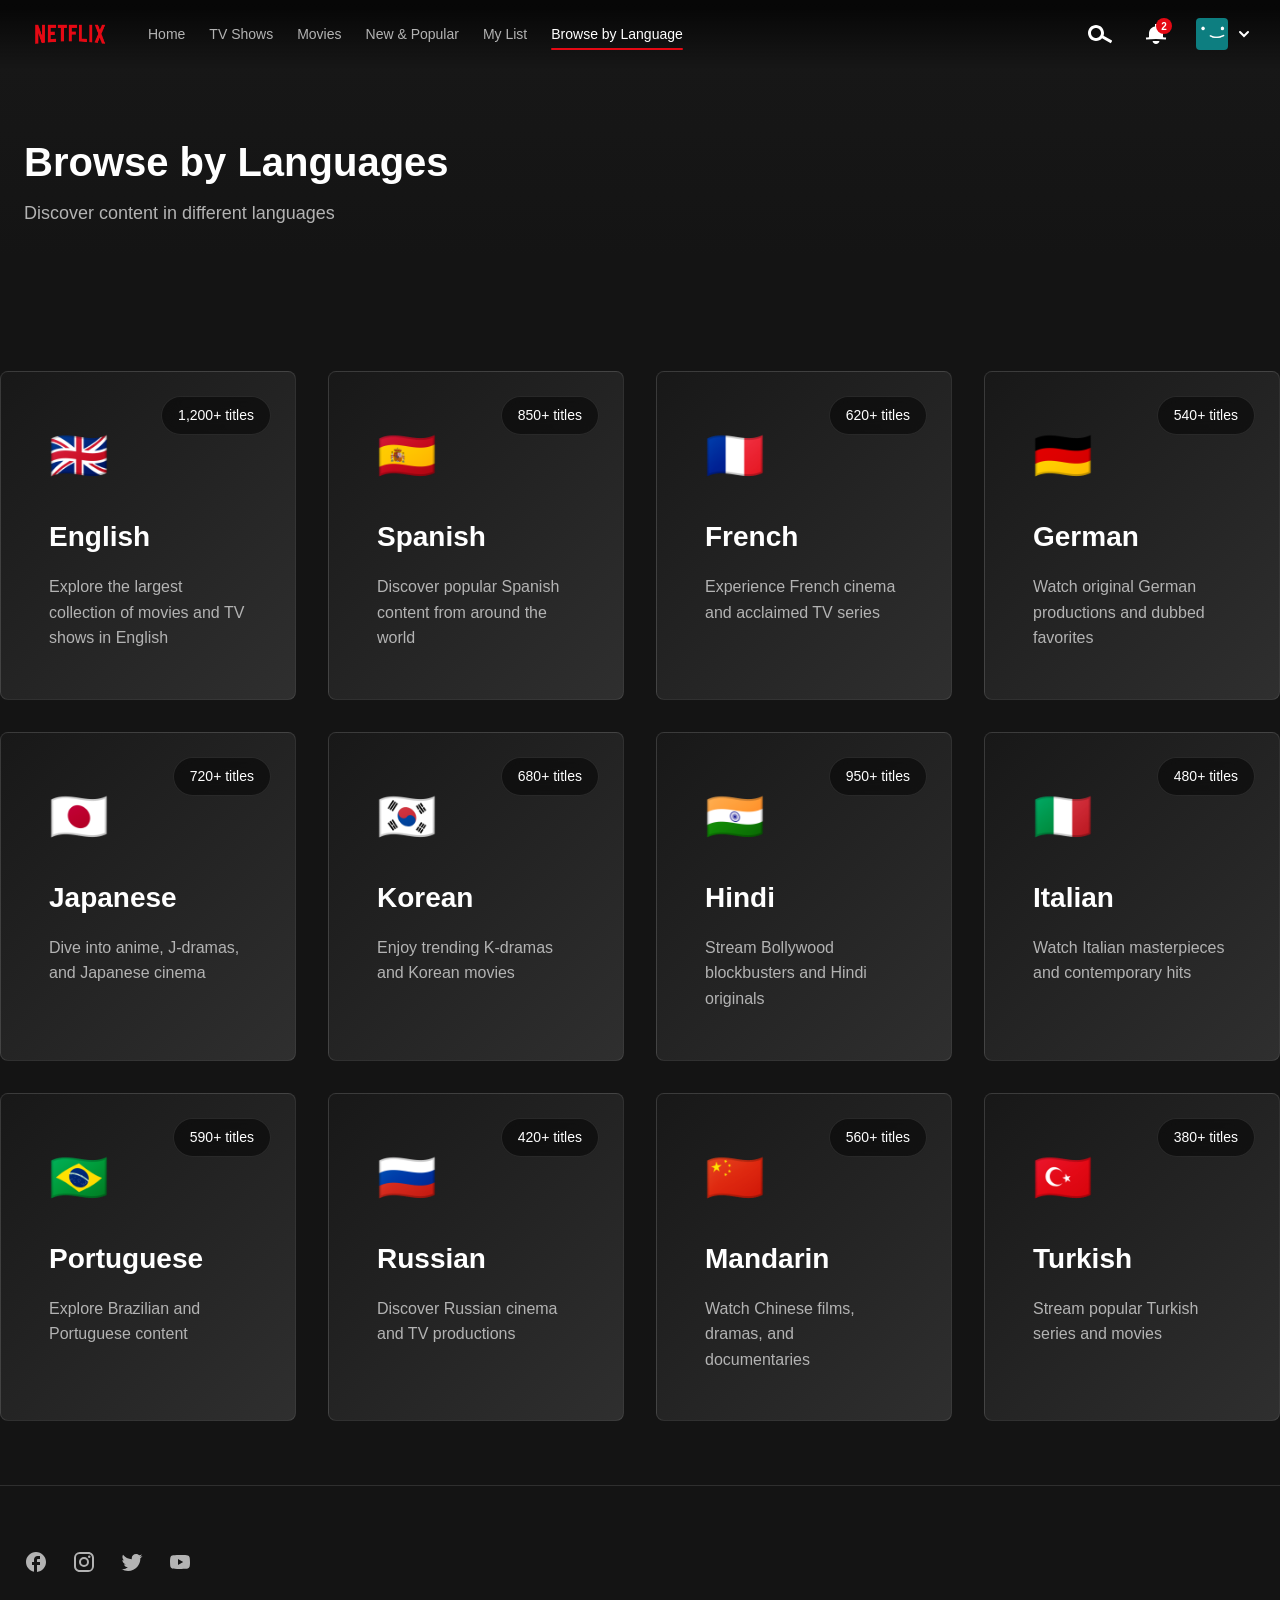
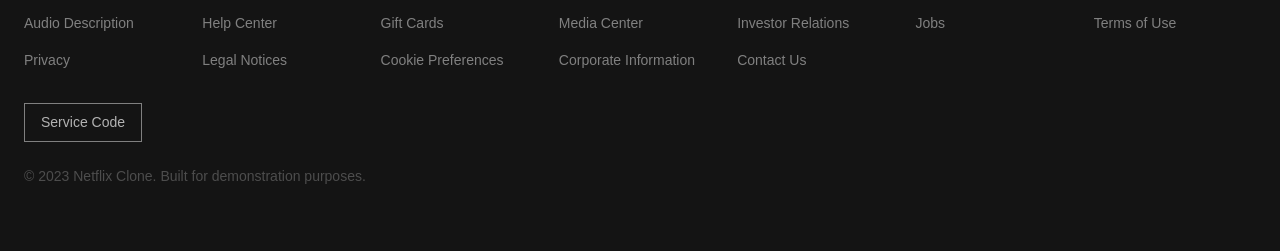
==== pages/browse-languages.html @ 97610887 "feat(core-architecture): add full project structure, UI, components and docs - Added HTML pages (pop" ====
<!DOCTYPE html>
<html lang="en">
  <head>
    <meta charset="UTF-8" />
    <meta name="viewport" content="width=device-width, initial-scale=1.0" />
    <title>Browse by Languages - Netflix Clone</title>
    <link rel="stylesheet" href="../css/styles.css" />
    <script defer src="../js/index.js"></script>
  </head>
  <body>
    <header id="header" class="header header--scrolled">
      <div class="header__container container">
        <div class="header__left">
          <img
            src="../assets/images/Netflix-Brand-Logo.png"
            alt="Netflix Logo"
            class="header__logo"
          />
          <nav class="header__nav">
            <ul class="nav__list">
              <li class="nav__item">
                <a href="../index.html" class="nav__link">Home</a>
              </li>
              <li class="nav__item">
                <a href="../pages/tv-shows.html" class="nav__link">TV Shows</a>
              </li>
              <li class="nav__item">
                <a href="../pages/movies.html" class="nav__link">Movies</a>
              </li>
              <li class="nav__item">
                <a href="../pages/new-popular.html" class="nav__link"
                  >New & Popular</a
                >
              </li>
              <li class="nav__item">
                <a href="../pages/my-list.html" class="nav__link">My List</a>
              </li>
              <li class="nav__item nav__item--active">
                <a href="../pages/browse-languages.html" class="nav__link"
                  >Browse by Language</a
                >
              </li>
            </ul>
          </nav>
        </div>

        <div class="header__right">
          <!-- Search -->
          <div class="search" data-dropdown="search">
            <button
              class="search__toggle icon-btn"
              aria-label="Search"
              aria-expanded="false"
              aria-controls="search-container"
            >
              <svg
                width="24"
                height="24"
                viewBox="0 0 24 24"
                fill="none"
                aria-hidden="true"
              >
                <path
                  fill-rule="evenodd"
                  clip-rule="evenodd"
                  d="M13 11C13 13.76 10.76 16 8 16S3 13.76 3 11 5.24 6 8 6s5 2.24 5 5zm1.04 5.24C12.58 17.93 10.41 19 8 19 3.58 19 0 15.42 0 11S3.58 3 8 3s8 3.58 8 8c0 .93-.16 1.82-.45 2.65L24.25 18.7l-1.5 2.6-8.71-5.06z"
                  fill="currentColor"
                />
              </svg>
            </button>
            <div
              class="search__container dropdown"
              id="search-container"
              role="search"
            >
              <div class="search__bar">
                <svg
                  class="search__icon"
                  width="20"
                  height="20"
                  viewBox="0 0 24 24"
                  fill="none"
                  aria-hidden="true"
                >
                  <path
                    fill-rule="evenodd"
                    clip-rule="evenodd"
                    d="M13 11C13 13.76 10.76 16 8 16S3 13.76 3 11 5.24 6 8 6s5 2.24 5 5zm1.04 5.24C12.58 17.93 10.41 19 8 19 3.58 19 0 15.42 0 11S3.58 3 8 3s8 3.58 8 8c0 .93-.16 1.82-.45 2.65L24.25 18.7l-1.5 2.6-8.71-5.06z"
                    fill="currentColor"
                  />
                </svg>
                <input
                  type="search"
                  id="search-input"
                  class="search__input"
                  placeholder="Titles, people, genres"
                  autocomplete="off"
                  aria-label="Search for titles, people, or genres"
                />
                <button
                  class="search__clear"
                  id="search-clear"
                  aria-label="Clear search"
                  hidden
                >
                  &times;
                </button>
              </div>
              <div
                class="search__results"
                id="search-results"
                role="listbox"
                aria-label="Search results"
              ></div>
            </div>
          </div>

          <!-- Notifications -->
          <div class="notifications" data-dropdown="notifications">
            <button
              class="notifications__toggle icon-btn"
              aria-label="Notifications"
              aria-expanded="false"
              aria-controls="notifications-dropdown"
            >
              <svg
                width="24"
                height="24"
                viewBox="0 0 24 24"
                fill="none"
                aria-hidden="true"
              >
                <path
                  fill-rule="evenodd"
                  clip-rule="evenodd"
                  d="M13 4.57C16.39 5.06 19 7.97 19 11.5v3.75c1.05.08 2.08.17 3.11.28l-.21 1.99C18.72 17.18 15.41 17 12 17s-6.72.18-9.89.52l-.22-1.99c1.03-.11 2.07-.2 3.11-.28V11.5c0-3.53 2.61-6.44 6-6.93V2h2v2.57zM8.63 19.37C8.66 20.52 10.15 22 12 22s3.34-1.48 3.37-2.63c.01-.22-.2-.37-.42-.37H9.05c-.22 0-.43.15-.42.37z"
                  fill="currentColor"
                />
              </svg>
              <span class="notifications__badge" id="notifications-badge" hidden
                >0</span
              >
            </button>
            <div
              class="notifications__dropdown dropdown"
              id="notifications-dropdown"
            >
              <div class="dropdown__header">
                <h3 class="dropdown__title">Notifications</h3>
                <button class="dropdown__action" id="mark-all-read">
                  Mark all read
                </button>
              </div>
              <div class="notifications__list" id="notifications-list"></div>
            </div>
          </div>

          <!-- Profile -->
          <div class="profile" data-dropdown="profile">
            <button
              class="profile__toggle"
              aria-label="Profile menu"
              aria-expanded="false"
              aria-controls="profile-dropdown"
            >
              <img
                src="../assets/images/profile.png"
                alt=""
                class="profile__icon"
                width="32"
                height="32"
              />
              <svg
                class="profile__caret"
                width="16"
                height="16"
                viewBox="0 0 16 16"
                fill="none"
                aria-hidden="true"
              >
                <path
                  d="M4 6l4 4 4-4"
                  stroke="currentColor"
                  stroke-width="2"
                  stroke-linecap="round"
                />
              </svg>
            </button>
            <div class="profile__dropdown dropdown" id="profile-dropdown">
              <div class="profile__header">
                <img
                  src="../assets/images/profile.png"
                  alt=""
                  class="profile__avatar"
                  width="36"
                  height="36"
                />
                <div class="profile__info">
                  <span class="profile__name">John Doe</span>
                  <span class="profile__email">john@example.com</span>
                </div>
              </div>
              <nav class="profile__menu" aria-label="Profile menu">
                <a href="#" class="profile__menu-item"
                  ><svg width="20" height="20" viewBox="0 0 24 24" fill="none">
                    <path
                      d="M12 12c2.76 0 5-2.24 5-5s-2.24-5-5-5-5 2.24-5 5 2.24 5 5 5zm0 2c-3.33 0-10 1.67-10 5v2h20v-2c0-3.33-6.67-5-10-5z"
                      fill="currentColor"
                    /></svg
                  >Account</a
                >
                <a href="#" class="profile__menu-item"
                  ><svg width="20" height="20" viewBox="0 0 24 24" fill="none">
                    <path
                      d="M11 18h2v-2h-2v2zm1-16C6.48 2 2 6.48 2 12s4.48 10 10 10 10-4.48 10-10S17.52 2 12 2zm0 18c-4.41 0-8-3.59-8-8s3.59-8 8-8 8 3.59 8 8-3.59 8-8 8zm0-14c-2.21 0-4 1.79-4 4h2c0-1.1.9-2 2-2s2 .9 2 2c0 2-3 1.75-3 5h2c0-2.25 3-2.5 3-5 0-2.21-1.79-4-4-4z"
                      fill="currentColor"
                    /></svg
                  >Help Center</a
                >
                <div class="profile__divider"></div>
                <a
                  href="#"
                  class="profile__menu-item profile__menu-item--danger"
                  ><svg width="20" height="20" viewBox="0 0 24 24" fill="none">
                    <path
                      d="M17 7l-1.41 1.41L18.17 11H8v2h10.17l-2.58 2.58L17 17l5-5-5-5zM4 5h8V3H4c-1.1 0-2 .9-2 2v14c0 1.1.9 2 2 2h8v-2H4V5z"
                      fill="currentColor"
                    /></svg
                  >Sign out</a
                >
              </nav>
            </div>
          </div>
        </div>
      </div>
    </header>

    <main class="main">
      <section class="page-header">
        <div class="container">
          <h1 class="page-header__title">Browse by Languages</h1>
          <p class="page-header__subtitle">
            Discover content in different languages
          </p>
        </div>
      </section>

      <section class="languages-container container">
        <div class="languages-grid">
          <div class="language-card">
            <span class="language-card__icon">🇬🇧</span>
            <span class="language-card__count">1,200+ titles</span>
            <h3 class="language-card__title">English</h3>
            <p class="language-card__description">
              Explore the largest collection of movies and TV shows in English
            </p>
          </div>

          <div class="language-card">
            <span class="language-card__icon">🇪🇸</span>
            <span class="language-card__count">850+ titles</span>
            <h3 class="language-card__title">Spanish</h3>
            <p class="language-card__description">
              Discover popular Spanish content from around the world
            </p>
          </div>

          <div class="language-card">
            <span class="language-card__icon">🇫🇷</span>
            <span class="language-card__count">620+ titles</span>
            <h3 class="language-card__title">French</h3>
            <p class="language-card__description">
              Experience French cinema and acclaimed TV series
            </p>
          </div>

          <div class="language-card">
            <span class="language-card__icon">🇩🇪</span>
            <span class="language-card__count">540+ titles</span>
            <h3 class="language-card__title">German</h3>
            <p class="language-card__description">
              Watch original German productions and dubbed favorites
            </p>
          </div>

          <div class="language-card">
            <span class="language-card__icon">🇯🇵</span>
            <span class="language-card__count">720+ titles</span>
            <h3 class="language-card__title">Japanese</h3>
            <p class="language-card__description">
              Dive into anime, J-dramas, and Japanese cinema
            </p>
          </div>

          <div class="language-card">
            <span class="language-card__icon">🇰🇷</span>
            <span class="language-card__count">680+ titles</span>
            <h3 class="language-card__title">Korean</h3>
            <p class="language-card__description">
              Enjoy trending K-dramas and Korean movies
            </p>
          </div>

          <div class="language-card">
            <span class="language-card__icon">🇮🇳</span>
            <span class="language-card__count">950+ titles</span>
            <h3 class="language-card__title">Hindi</h3>
            <p class="language-card__description">
              Stream Bollywood blockbusters and Hindi originals
            </p>
          </div>

          <div class="language-card">
            <span class="language-card__icon">🇮🇹</span>
            <span class="language-card__count">480+ titles</span>
            <h3 class="language-card__title">Italian</h3>
            <p class="language-card__description">
              Watch Italian masterpieces and contemporary hits
            </p>
          </div>

          <div class="language-card">
            <span class="language-card__icon">🇧🇷</span>
            <span class="language-card__count">590+ titles</span>
            <h3 class="language-card__title">Portuguese</h3>
            <p class="language-card__description">
              Explore Brazilian and Portuguese content
            </p>
          </div>

          <div class="language-card">
            <span class="language-card__icon">🇷🇺</span>
            <span class="language-card__count">420+ titles</span>
            <h3 class="language-card__title">Russian</h3>
            <p class="language-card__description">
              Discover Russian cinema and TV productions
            </p>
          </div>

          <div class="language-card">
            <span class="language-card__icon">🇨🇳</span>
            <span class="language-card__count">560+ titles</span>
            <h3 class="language-card__title">Mandarin</h3>
            <p class="language-card__description">
              Watch Chinese films, dramas, and documentaries
            </p>
          </div>

          <div class="language-card">
            <span class="language-card__icon">🇹🇷</span>
            <span class="language-card__count">380+ titles</span>
            <h3 class="language-card__title">Turkish</h3>
            <p class="language-card__description">
              Stream popular Turkish series and movies
            </p>
          </div>
        </div>
      </section>
    </main>

    <!-- Footer -->
    <footer class="footer" role="contentinfo">
      <div class="container">
        <div class="footer__social">
          <a href="#" class="footer__social-link" aria-label="Facebook"
            ><svg
              width="24"
              height="24"
              viewBox="0 0 24 24"
              fill="currentColor"
            >
              <path
                d="M22 12c0-5.52-4.48-10-10-10S2 6.48 2 12c0 4.84 3.44 8.87 8 9.8V15H8v-3h2V9.5C10 7.57 11.57 6 13.5 6H16v3h-2c-.55 0-1 .45-1 1v2h3v3h-3v6.95c5.05-.5 9-4.76 9-9.95z"
              /></svg
          ></a>
          <a href="#" class="footer__social-link" aria-label="Instagram"
            ><svg
              width="24"
              height="24"
              viewBox="0 0 24 24"
              fill="currentColor"
            >
              <path
                d="M7.8 2h8.4C19.4 2 22 4.6 22 7.8v8.4a5.8 5.8 0 01-5.8 5.8H7.8C4.6 22 2 19.4 2 16.2V7.8A5.8 5.8 0 017.8 2zm-.2 2A3.6 3.6 0 004 7.6v8.8C4 18.39 5.61 20 7.6 20h8.8a3.6 3.6 0 003.6-3.6V7.6C20 5.61 18.39 4 16.4 4H7.6zm9.65 1.5a1.25 1.25 0 110 2.5 1.25 1.25 0 010-2.5zM12 7a5 5 0 110 10 5 5 0 010-10zm0 2a3 3 0 100 6 3 3 0 000-6z"
              /></svg
          ></a>
          <a href="#" class="footer__social-link" aria-label="Twitter"
            ><svg
              width="24"
              height="24"
              viewBox="0 0 24 24"
              fill="currentColor"
            >
              <path
                d="M22.46 6c-.77.35-1.6.58-2.46.69.88-.53 1.56-1.37 1.88-2.38-.83.5-1.75.85-2.72 1.05C18.37 4.5 17.26 4 16 4c-2.35 0-4.27 1.92-4.27 4.29 0 .34.04.67.11.98C8.28 9.09 5.11 7.38 3 4.79c-.37.63-.58 1.37-.58 2.15 0 1.49.75 2.81 1.91 3.56-.71 0-1.37-.2-1.95-.5v.03c0 2.08 1.48 3.82 3.44 4.21a4.22 4.22 0 01-1.93.07 4.28 4.28 0 004 2.98 8.521 8.521 0 01-5.33 1.84c-.34 0-.68-.02-1.02-.06C3.44 20.29 5.7 21 8.12 21 16 21 20.33 14.46 20.33 8.79c0-.19 0-.37-.01-.56.84-.6 1.56-1.36 2.14-2.23z"
              /></svg
          ></a>
          <a href="#" class="footer__social-link" aria-label="YouTube"
            ><svg
              width="24"
              height="24"
              viewBox="0 0 24 24"
              fill="currentColor"
            >
              <path
                d="M10 15l5.19-3L10 9v6zm11.56-7.83c.13.47.22 1.1.28 1.9.07.8.1 1.49.1 2.09L22 12c0 2.19-.16 3.8-.44 4.83-.25.9-.83 1.48-1.73 1.73-.47.13-1.33.22-2.65.28-1.3.07-2.49.1-3.59.1L12 19c-4.19 0-6.8-.16-7.83-.44-.9-.25-1.48-.83-1.73-1.73-.13-.47-.22-1.1-.28-1.9-.07-.8-.1-1.49-.1-2.09L2 12c0-2.19.16-3.8.44-4.83.25-.9.83-1.48 1.73-1.73.47-.13 1.33-.22 2.65-.28 1.3-.07 2.49-.1 3.59-.1L12 5c4.19 0 6.8.16 7.83.44.9.25 1.48.83 1.73 1.73z"
              /></svg
          ></a>
        </div>
        <div class="footer__links">
          <a href="#">Audio Description</a>
          <a href="#">Help Center</a>
          <a href="#">Gift Cards</a>
          <a href="#">Media Center</a>
          <a href="#">Investor Relations</a>
          <a href="#">Jobs</a>
          <a href="#">Terms of Use</a>
          <a href="#">Privacy</a>
          <a href="#">Legal Notices</a>
          <a href="#">Cookie Preferences</a>
          <a href="#">Corporate Information</a>
          <a href="#">Contact Us</a>
        </div>
        <button class="footer__service-code">Service Code</button>
        <p class="footer__copyright">
          &copy; 2023 Netflix Clone. Built for demonstration purposes.
        </p>
      </div>
    </footer>

    <!-- Global Overlay -->
    <div class="overlay" id="global-overlay"></div>
  </body>
</html>
---- css/styles.css ----
/**
 * Netflix Clone - CSS Architecture
 * 
 * @file        style.css
 * @version     1.0.0
 * @author      Abdul Mujeeb
 * @license     MIT
 * @copyright   2023 Netflix Clone Demo. All rights reserved.
 *
 * Advanced CSS architecture with design tokens, BEM methodology,
 * and mobile-first responsive design. Built with accessibility
 * and performance in mind.
 * 
 * @see https://github.com/mujeebdev3/netflix-clone-vanilla-javascript
 */

/* ===== CSS CUSTOM PROPERTIES ===== */
:root {
  /* Colors */
  --c-primary: #e50914;
  --c-primary-hover: #f6121d;
  --c-black: #141414;
  --c-dark: #181818;
  --c-dark-alt: #232323;
  --c-gray-900: #2f2f2f;
  --c-gray-700: #4d4d4d;
  --c-gray-500: #808080;
  --c-gray-300: #b3b3b3;
  --c-gray-100: #e5e5e5;
  --c-white: #ffffff;
  --c-success: #46d369;
  --c-warning: #f5c518;
  --c-info: #54b9c5;

  /* Spacing */
  --space-xs: 0.25rem;
  --space-sm: 0.5rem;
  --space-md: 1rem;
  --space-lg: 1.5rem;
  --space-xl: 2rem;
  --space-2xl: 3rem;
  --space-3xl: 4rem;

  /* Layout */
  --container-max: 1400px;
  --header-h: 68px;
  --card-w: 220px;
  --card-ratio: 1.5;

  /* Typography */
  --ff-base: "Netflix Sans", "Helvetica Neue", Helvetica, Arial, sans-serif;
  --fw-normal: 400;
  --fw-medium: 500;
  --fw-bold: 700;
  --fs-xs: 0.75rem;
  --fs-sm: 0.875rem;
  --fs-base: 1rem;
  --fs-lg: 1.125rem;
  --fs-xl: 1.25rem;
  --fs-2xl: 1.5rem;
  --fs-3xl: 2rem;
  --fs-4xl: 2.5rem;
  --fs-5xl: 3.5rem;

  /* Borders */
  --radius-sm: 4px;
  --radius-md: 6px;
  --radius-lg: 8px;
  --radius-xl: 12px;
  --radius-full: 50%;

  /* Shadows */
  --shadow-sm: 0 2px 8px rgba(0, 0, 0, 0.3);
  --shadow-md: 0 4px 16px rgba(0, 0, 0, 0.4);
  --shadow-lg: 0 8px 32px rgba(0, 0, 0, 0.5);
  --shadow-xl: 0 12px 48px rgba(0, 0, 0, 0.6);

  /* Transitions */
  --ease-out: cubic-bezier(0.33, 1, 0.68, 1);
  --ease-in-out: cubic-bezier(0.65, 0, 0.35, 1);
  --t-fast: 150ms;
  --t-normal: 250ms;
  --t-slow: 400ms;

  /* Z-index */
  --z-base: 1;
  --z-card: 10;
  --z-dropdown: 100;
  --z-header: 1000;
  --z-overlay: 9000;
  --z-modal: 9500;
  --z-toast: 10000;
}

/* ===== RESET ===== */
*,
*::before,
*::after {
  box-sizing: border-box;
  margin: 0;
  padding: 0;
}
html {
  scroll-behavior: smooth;
  -webkit-text-size-adjust: 100%;
}
body {
  background: var(--c-black);
  color: var(--c-white);
  font-family: var(--ff-base);
  font-size: var(--fs-base);
  line-height: 1.5;
  overflow-x: hidden;
  -webkit-font-smoothing: antialiased;
}
img,
video {
  display: block;
  max-width: 100%;
  height: auto;
}
button {
  font: inherit;
  cursor: pointer;
  border: none;
  background: none;
}
a {
  color: inherit;
  text-decoration: none;
}
ul,
ol {
  list-style: none;
}
:focus-visible {
  outline: 2px solid var(--c-white);
  outline-offset: 2px;
}

/* Scrollbar */
::-webkit-scrollbar {
  width: 6px;
  height: 6px;
}
::-webkit-scrollbar-track {
  background: transparent;
}
::-webkit-scrollbar-thumb {
  background: var(--c-gray-700);
  border-radius: 3px;
}
::-webkit-scrollbar-thumb:hover {
  background: var(--c-gray-500);
}

/* ===== UTILITIES ===== */
.container {
  width: 100%;
  max-width: var(--container-max);
  margin: 0 auto;
  padding: 0 var(--space-lg);
}
.sr-only {
  position: absolute;
  width: 1px;
  height: 1px;
  padding: 0;
  margin: -1px;
  overflow: hidden;
  clip: rect(0, 0, 0, 0);
  border: 0;
}
.skip-link {
  position: absolute;
  top: -100%;
  left: 50%;
  transform: translateX(-50%);
  padding: var(--space-sm) var(--space-md);
  background: var(--c-white);
  color: var(--c-black);
  border-radius: var(--radius-sm);
  z-index: calc(var(--z-header) + 1);
}
.skip-link:focus {
  top: var(--space-md);
}

/* ===== HEADER ===== */
.header {
  position: fixed;
  top: 0;
  left: 0;
  right: 0;
  height: var(--header-h);
  background: linear-gradient(180deg, rgba(0, 0, 0, 0.7) 10%, transparent);
  transition: background var(--t-normal) var(--ease-out);
  z-index: var(--z-header);
}
.header--scrolled {
  background: var(--c-black);
}
.header__container {
  display: flex;
  justify-content: space-between;
  align-items: center;
  height: 100%;
}
.header__left {
  display: flex;
  align-items: center;
  gap: var(--space-xl);
}
.header__logo {
  width: 92px;
  height: auto;
  transition: opacity var(--t-fast);
}
.header__logo:hover {
  opacity: 0.85;
}
.header__right {
  display: flex;
  align-items: center;
  gap: var(--space-md);
}

/* Mobile Menu Toggle */
/* Mobile Menu Toggle */
.mobile-menu-toggle {
  display: none;
  background: none;
  border: none;
  padding: 10px;
  cursor: pointer;
  position: relative;
  width: 44px;
  height: 44px;
  align-items: center;
  justify-content: center;
  border-radius: var(--radius-sm);
  transition: background var(--t-fast);
  z-index: 1001;
}

.mobile-menu-toggle:hover {
  background: rgba(255, 255, 255, 0.1);
}

.mobile-menu-toggle:active {
  transform: scale(0.95);
}

/* Hamburger container */
.hamburger {
  display: block;
  width: 24px;
  height: 20px;
  position: relative;
  transform: rotate(0deg);
  transition: transform 0.4s cubic-bezier(0.68, -0.55, 0.265, 1.55);
}

/* Individual lines */
.hamburger__line {
  display: block;
  position: absolute;
  height: 2px;
  width: 100%;
  background: var(--c-white);
  border-radius: 2px;
  opacity: 1;
  left: 0;
  transform-origin: center;
  transition: all 0.3s cubic-bezier(0.68, -0.55, 0.265, 1.55);
}

.hamburger__line:nth-child(1) {
  top: 0px;
}

.hamburger__line:nth-child(2) {
  top: 9px;
}

.hamburger__line:nth-child(3) {
  top: 18px;
}

/* Active state - Transform to X with rotation */
.mobile-menu-toggle[aria-expanded="true"] .hamburger {
  transform: rotate(90deg);
}

.mobile-menu-toggle[aria-expanded="true"] .hamburger__line:nth-child(1) {
  top: 9px;
  transform: rotate(45deg);
}

.mobile-menu-toggle[aria-expanded="true"] .hamburger__line:nth-child(2) {
  opacity: 0;
  transform: translateX(-20px);
}

.mobile-menu-toggle[aria-expanded="true"] .hamburger__line:nth-child(3) {
  top: 9px;
  transform: rotate(-45deg);
}

.mobile-menu-toggle[aria-expanded="true"] {
  background: rgba(255, 255, 255, 0.15);
}

/* Navigation */
.nav__list {
  display: flex;
  gap: var(--space-lg);
}
.nav__link {
  position: relative;
  padding: var(--space-sm) 0;
  font-size: var(--fs-sm);
  color: var(--c-gray-300);
  transition: color var(--t-fast);
}
.nav__link:hover,
.nav__item--active .nav__link {
  color: var(--c-white);
  font-weight: var(--fw-medium);
}
.nav__item--active .nav__link::after {
  content: "";
  position: absolute;
  bottom: 0;
  left: 0;
  right: 0;
  height: 2px;
  background: var(--c-primary);
  border-radius: 1px;
}

/* Icon Button */
.icon-btn {
  display: flex;
  align-items: center;
  justify-content: center;
  width: 40px;
  height: 40px;
  border-radius: var(--radius-full);
  color: var(--c-white);
  transition: background var(--t-fast), transform var(--t-fast);
}
.icon-btn:hover {
  background: rgba(255, 255, 255, 0.1);
}
.icon-btn:active {
  transform: scale(0.95);
}

/* ===== DROPDOWNS ===== */
.dropdown {
  position: absolute;
  top: calc(100% + var(--space-sm));
  right: 0;
  background: rgba(0, 0, 0, 0.95);
  border: 1px solid rgba(255, 255, 255, 0.1);
  border-radius: var(--radius-lg);
  box-shadow: var(--shadow-lg);
  backdrop-filter: blur(20px);
  opacity: 0;
  visibility: hidden;
  transform: translateY(-8px);
  transition: all var(--t-normal) var(--ease-out);
  z-index: var(--z-dropdown);
}
.dropdown--active {
  opacity: 1;
  visibility: visible;
  transform: translateY(0);
}
.dropdown__header {
  display: flex;
  justify-content: space-between;
  align-items: center;
  padding: var(--space-md) var(--space-lg);
  border-bottom: 1px solid rgba(255, 255, 255, 0.1);
}
.dropdown__title {
  font-size: var(--fs-lg);
  font-weight: var(--fw-bold);
}
.dropdown__action {
  font-size: var(--fs-sm);
  color: var(--c-info);
  transition: color var(--t-fast);
}
.dropdown__action:hover {
  color: var(--c-white);
}

/* Search */
.search {
  position: relative;
}
.search__container {
  width: 400px;
  max-width: calc(100vw - var(--space-xl));
}
.search__bar {
  display: flex;
  align-items: center;
  gap: var(--space-sm);
  padding: var(--space-md) var(--space-lg);
  border-bottom: 1px solid rgba(255, 255, 255, 0.1);
}
.search__icon {
  color: var(--c-gray-500);
  flex-shrink: 0;
}
.search__input {
  flex: 1;
  background: none;
  border: none;
  color: var(--c-white);
  font-size: var(--fs-base);
  outline: none;
}
.search__input::placeholder {
  color: var(--c-gray-500);
}

.search__clear {
  width: 28px;
  height: 28px;
  border-radius: var(--radius-full);
  font-size: var(--fs-xl);
  color: var(--c-gray-300);
  transition: all var(--t-fast);
}
.search__clear:hover {
  background: rgba(255, 255, 255, 0.1);
  color: var(--c-white);
}
.search__results {
  max-height: 400px;
  overflow-y: auto;
}

/* Search Result Item */
.search-result {
  display: flex;
  align-items: center;
  gap: var(--space-md);
  padding: var(--space-md) var(--space-lg);
  border-bottom: 1px solid rgba(255, 255, 255, 0.05);
  transition: background var(--t-fast);
  cursor: pointer;
}
.search-result:hover {
  background: rgba(255, 255, 255, 0.05);
}
.search-result:last-child {
  border-bottom: none;
}
.search-result__poster {
  width: 50px;
  height: 75px;
  object-fit: cover;
  border-radius: var(--radius-sm);
  flex-shrink: 0;
  background: var(--c-gray-900);
}
.search-result__info {
  flex: 1;
  min-width: 0;
}
.search-result__title {
  font-size: var(--fs-sm);
  font-weight: var(--fw-medium);
  white-space: nowrap;
  overflow: hidden;
  text-overflow: ellipsis;
}
.search-result__meta {
  font-size: var(--fs-xs);
  color: var(--c-gray-500);
  margin-top: var(--space-xs);
}
.search-result__match {
  color: var(--c-success);
  font-weight: var(--fw-bold);
}

/* Notifications */
.notifications {
  position: relative;
}
.notifications__toggle {
  position: relative;
}
.notifications__badge {
  position: absolute;
  top: 4px;
  right: 4px;
  min-width: 16px;
  height: 16px;
  padding: 0 4px;
  background: var(--c-primary);
  border-radius: 8px;
  font-size: 10px;
  font-weight: var(--fw-bold);
  display: flex;
  align-items: center;
  justify-content: center;
}
.notifications__dropdown {
  width: 360px;
  max-width: calc(100vw - var(--space-xl));
}
.notifications__list {
  max-height: 400px;
  overflow-y: auto;
}
.notification {
  display: flex;
  gap: var(--space-md);
  padding: var(--space-md) var(--space-lg);
  border-bottom: 1px solid rgba(255, 255, 255, 0.05);
  transition: background var(--t-fast);
  cursor: pointer;
}
.notification:hover {
  background: rgba(255, 255, 255, 0.05);
}
.notification--unread {
  background: rgba(229, 9, 20, 0.1);
}
.notification__poster {
  width: 60px;
  height: 90px;
  object-fit: cover;
  border-radius: var(--radius-sm);
  flex-shrink: 0;
}
.notification__content {
  flex: 1;
}
.notification__text {
  font-size: var(--fs-sm);
  line-height: 1.4;
  margin-bottom: var(--space-xs);
}
.notification__time {
  font-size: var(--fs-xs);
  color: var(--c-gray-500);
}

/* Profile */
.profile {
  position: relative;
}
.profile__toggle {
  display: flex;
  align-items: center;
  gap: var(--space-sm);
  padding: var(--space-xs);
  border-radius: var(--radius-sm);
  transition: background var(--t-fast);
}
.profile__toggle:hover {
  background: rgba(255, 255, 255, 0.1);
}
.profile__icon {
  width: 32px;
  height: 32px;
  border-radius: var(--radius-sm);
  object-fit: cover;
}
.profile__caret {
  color: var(--c-white);
  transition: transform var(--t-fast);
}
.profile__toggle[aria-expanded="true"] .profile__caret {
  transform: rotate(180deg);
}
.profile__dropdown {
  width: 240px;
}
.profile__header {
  display: flex;
  align-items: center;
  gap: var(--space-md);
  padding: var(--space-lg);
  border-bottom: 1px solid rgba(255, 255, 255, 0.1);
}
.profile__avatar {
  width: 40px;
  height: 40px;
  border-radius: var(--radius-sm);
}
.profile__info {
  flex: 1;
  min-width: 0;
}
.profile__name {
  display: block;
  font-weight: var(--fw-medium);
  white-space: nowrap;
  overflow: hidden;
  text-overflow: ellipsis;
}
.profile__email {
  display: block;
  font-size: var(--fs-xs);
  color: var(--c-gray-500);
  white-space: nowrap;
  overflow: hidden;
  text-overflow: ellipsis;
}
.profile__menu {
  padding: var(--space-sm) 0;
}
.profile__menu-item {
  display: flex;
  align-items: center;
  gap: var(--space-md);
  padding: var(--space-md) var(--space-lg);
  font-size: var(--fs-sm);
  transition: background var(--t-fast);
}
.profile__menu-item:hover {
  background: rgba(255, 255, 255, 0.05);
}
.profile__menu-item svg {
  color: var(--c-gray-500);
}
.profile__menu-item--danger {
  color: var(--c-primary);
}
.profile__divider {
  height: 1px;
  background: rgba(255, 255, 255, 0.1);
  margin: var(--space-sm) 0;
}

/* ===== BROWSE BY LANGUAGES PAGE ===== */

/* Languages Section */
.languages-container {
  padding: var(--space-3xl) 0;
  min-height: 60vh;
}

.languages-grid {
  display: grid;
  grid-template-columns: repeat(auto-fill, minmax(280px, 1fr));
  gap: var(--space-xl);
  margin-top: var(--space-2xl);
}

/* Language Card */
.language-card {
  position: relative;
  background: linear-gradient(135deg, var(--c-dark) 0%, var(--c-gray-900) 100%);
  border-radius: var(--radius-lg);
  padding: var(--space-2xl);
  cursor: pointer;
  overflow: hidden;
  transition: all var(--t-normal) var(--ease-out);
  border: 1px solid rgba(255, 255, 255, 0.1);
  animation: fadeInUp 0.6s var(--ease-out) both;
}

/* Staggered animation delays */
.language-card:nth-child(1) {
  animation-delay: 0.1s;
}
.language-card:nth-child(2) {
  animation-delay: 0.2s;
}
.language-card:nth-child(3) {
  animation-delay: 0.3s;
}
.language-card:nth-child(4) {
  animation-delay: 0.4s;
}
.language-card:nth-child(5) {
  animation-delay: 0.5s;
}
.language-card:nth-child(6) {
  animation-delay: 0.6s;
}
.language-card:nth-child(7) {
  animation-delay: 0.7s;
}
.language-card:nth-child(8) {
  animation-delay: 0.8s;
}
.language-card:nth-child(9) {
  animation-delay: 0.9s;
}
.language-card:nth-child(10) {
  animation-delay: 1s;
}
.language-card:nth-child(11) {
  animation-delay: 1.1s;
}
.language-card:nth-child(12) {
  animation-delay: 1.2s;
}

/* Gradient overlay on hover */
.language-card::before {
  content: "";
  position: absolute;
  top: 0;
  left: 0;
  right: 0;
  bottom: 0;
  background: linear-gradient(135deg, var(--c-primary) 0%, #ff0a16 100%);
  opacity: 0;
  transition: opacity var(--t-normal) var(--ease-out);
  z-index: 0;
}

/* Arrow indicator */
.language-card::after {
  content: "→";
  position: absolute;
  right: var(--space-lg);
  bottom: var(--space-lg);
  font-size: 2rem;
  opacity: 0;
  transform: translateX(-10px);
  transition: all var(--t-normal) var(--ease-out);
  z-index: 2;
}

/* Hover effects */
.language-card:hover {
  transform: translateY(-8px) scale(1.02);
  box-shadow: var(--shadow-lg);
  border-color: var(--c-primary);
}

.language-card:hover::before {
  opacity: 1;
}

.language-card:hover::after {
  opacity: 1;
  transform: translateX(0);
}

.language-card:active {
  transform: translateY(-6px) scale(1.01);
}

/* Card Icon */
.language-card__icon {
  font-size: 3rem;
  margin-bottom: var(--space-lg);
  position: relative;
  z-index: 1;
  display: block;
  transition: transform var(--t-normal) var(--ease-out);
}

.language-card:hover .language-card__icon {
  transform: scale(1.1) rotate(5deg);
}

/* Card Title */
.language-card__title {
  font-size: 1.75rem;
  font-weight: var(--fw-bold);
  margin-bottom: var(--space-md);
  position: relative;
  z-index: 1;
  transition: transform var(--t-normal) var(--ease-out);
}

.language-card:hover .language-card__title {
  transform: translateX(5px);
}

/* Card Description */
.language-card__description {
  color: var(--c-gray-300);
  font-size: var(--fs-base);
  line-height: 1.6;
  position: relative;
  z-index: 1;
  transition: color var(--t-normal) var(--ease-out);
}

.language-card:hover .language-card__description {
  color: rgba(255, 255, 255, 0.9);
}

/* Title Count Badge */
.language-card__count {
  position: absolute;
  top: var(--space-lg);
  right: var(--space-lg);
  background: rgba(0, 0, 0, 0.5);
  padding: 0.5rem 1rem;
  border-radius: 20px;
  font-size: var(--fs-sm);
  font-weight: var(--fw-medium);
  z-index: 1;
  backdrop-filter: blur(10px);
  border: 1px solid rgba(255, 255, 255, 0.1);
}

/* Responsive Adjustments */
@media (max-width: 1024px) {
  .languages-grid {
    grid-template-columns: repeat(auto-fill, minmax(260px, 1fr));
  }
}

@media (max-width: 768px) {
  .languages-grid {
    grid-template-columns: repeat(auto-fill, minmax(240px, 1fr));
    gap: var(--space-lg);
  }

  .language-card {
    padding: var(--space-xl);
  }

  .language-card__icon {
    font-size: 2.5rem;
  }

  .language-card__title {
    font-size: var(--fs-xl);
  }

  .language-card__description {
    font-size: var(--fs-sm);
  }
}

@media (max-width: 480px) {
  .languages-grid {
    grid-template-columns: 1fr;
    gap: var(--space-md);
  }

  .language-card {
    padding: var(--space-lg);
  }

  .language-card::after {
    font-size: 1.5rem;
    right: var(--space-md);
    bottom: var(--space-md);
  }
}
/* ===== HERO ===== */
.hero {
  position: relative;
  min-height: 100vh;
  display: flex;
  align-items: flex-end;
  padding-top: var(--header-h);
}
.hero__media {
  position: absolute;
  inset: 0;
  z-index: -1;
}
.hero__background {
  width: 100%;
  height: 100%;
  background: var(--c-dark) center/cover no-repeat;
  transition: opacity var(--t-slow);
}
.hero__video-container {
  position: absolute;
  inset: 0;
  opacity: 0;
  transition: opacity var(--t-slow);
}
.hero__video-container.active {
  opacity: 1;
}
.hero__video-container iframe {
  width: 100%;
  height: 100%;
  object-fit: cover;
}
.hero__gradient--left {
  position: absolute;
  inset: 0;
  background: linear-gradient(
    90deg,
    rgba(0, 0, 0, 0.8) 0%,
    rgba(0, 0, 0, 0.4) 30%,
    transparent 60%
  );
}
.hero__gradient--bottom {
  position: absolute;
  bottom: 0;
  left: 0;
  right: 0;
  height: 30%;
  background: linear-gradient(0deg, var(--c-black) 0%, transparent 100%);
}
.hero__content {
  position: relative;
  padding-bottom: var(--space-3xl);
  max-width: 600px;
  animation: heroFadeIn 0.8s var(--ease-out);
}
@keyframes heroFadeIn {
  from {
    opacity: 0;
    transform: translateY(20px);
  }
  to {
    opacity: 1;
    transform: translateY(0);
  }
}
.hero__badge {
  display: inline-flex;
  align-items: center;
  gap: var(--space-sm);
  padding: var(--space-xs) var(--space-md);
  background: var(--c-primary);
  border-radius: var(--radius-sm);
  font-size: var(--fs-sm);
  font-weight: var(--fw-bold);
  text-transform: uppercase;
  letter-spacing: 0.5px;
  margin-bottom: var(--space-md);
}
.hero__title {
  font-size: clamp(var(--fs-3xl), 5vw, var(--fs-5xl));
  font-weight: var(--fw-bold);
  line-height: 1.1;
  margin-bottom: var(--space-md);
  text-shadow: 0 2px 4px rgba(0, 0, 0, 0.4);
}
.hero__meta {
  display: flex;
  align-items: center;
  gap: var(--space-md);
  font-size: var(--fs-sm);
  color: var(--c-gray-100);
  margin-bottom: var(--space-md);
}
.hero__meta-item {
  display: flex;
  align-items: center;
  gap: var(--space-xs);
}
.hero__match {
  color: var(--c-success);
  font-weight: var(--fw-bold);
}
.hero__year {
  color: var(--c-gray-300);
}
.hero__description {
  font-size: var(--fs-lg);
  line-height: 1.5;
  color: var(--c-gray-100);
  display: -webkit-box;
  -webkit-line-clamp: 3;
  -webkit-box-orient: vertical;
  overflow: hidden;
  margin-bottom: var(--space-lg);
  text-shadow: 0 1px 2px rgba(0, 0, 0, 0.4);
}
.hero__actions {
  display: flex;
  align-items: center;
  gap: var(--space-md);
  flex-wrap: wrap;
}
.hero__rating {
  display: flex;
  align-items: center;
  gap: var(--space-sm);
  margin-top: var(--space-lg);
}
.hero__rating-badge {
  padding: var(--space-xs) var(--space-sm);
  border: 1px solid var(--c-gray-300);
  font-size: var(--fs-xs);
  font-weight: var(--fw-medium);
}

/* ===== BUTTONS ===== */
.btn {
  display: inline-flex;
  align-items: center;
  justify-content: center;
  gap: var(--space-sm);
  padding: var(--space-sm) var(--space-lg);
  border-radius: var(--radius-sm);
  font-size: var(--fs-base);
  font-weight: var(--fw-bold);
  white-space: nowrap;
  transition: all var(--t-fast) var(--ease-out);
}
.btn:active {
  transform: scale(0.97);
}
.btn--primary {
  background: var(--c-white);
  color: var(--c-black);
}
.btn--primary:hover {
  background: rgba(255, 255, 255, 0.8);
}
.btn--secondary {
  background: rgba(109, 109, 110, 0.7);
  color: var(--c-white);
}
.btn--secondary:hover {
  background: rgba(109, 109, 110, 0.5);
}
.btn--ghost {
  background: transparent;
  color: var(--c-white);
  border: 1px solid var(--c-gray-500);
}
.btn--ghost:hover {
  border-color: var(--c-white);
  background: rgba(255, 255, 255, 0.1);
}
.btn--icon {
  width: 40px;
  height: 40px;
  padding: 0;
  border-radius: var(--radius-full);
}
.btn--lg {
  padding: var(--space-md) var(--space-xl);
  font-size: var(--fs-lg);
}
.btn__icon {
  width: 24px;
  height: 24px;
  flex-shrink: 0;
}

/* ===== PAGE HEADER (My List & Other Pages) ===== */
.page-header {
  padding-top: calc(var(--header-h) + var(--space-3xl));
  padding-bottom: var(--space-xl);
  background: linear-gradient(180deg, var(--c-dark) 0%, var(--c-black) 100%);
}
.page-header__title {
  font-size: var(--fs-4xl);
  font-weight: var(--fw-bold);
  margin-bottom: var(--space-sm);
}
.page-header__subtitle {
  font-size: var(--fs-lg);
  color: var(--c-gray-300);
}

/* ===== CONTENT SECTIONS ===== */
.content-sections {
  padding: var(--space-xl) 0 var(--space-3xl);
  position: relative;
  z-index: var(--z-base);
  /* margin-top: -80px; */
}

/* My List Page  */
.page-header + .content-sections {
  margin-top: 0;
  padding-top: var(--space-2xl);
}

.content-section {
  margin-bottom: var(--space-2xl);
}
.section__header {
  display: flex;
  align-items: center;
  justify-content: space-between;
  margin-bottom: var(--space-md);
  padding: 0 var(--space-xs);
}
.section__title {
  font-size: var(--fs-xl);
  font-weight: var(--fw-bold);
}
.section__explore {
  font-size: var(--fs-sm);
  color: var(--c-info);
  opacity: 0;
  transition: opacity var(--t-fast);
}
.section__header:hover .section__explore {
  opacity: 1;
}
.section__explore:hover {
  text-decoration: underline;
}

/* Content Row with Slider */
.content-row-wrapper {
  position: relative;
}
.content-row {
  display: flex;
  gap: var(--space-sm);
  overflow-x: auto;
  overflow-y: visible;
  scroll-behavior: smooth;
  padding: var(--space-md) var(--space-xs);
  margin: calc(var(--space-md) * -1) calc(var(--space-xs) * -1);
  scrollbar-width: none;
}
.content-row::-webkit-scrollbar {
  display: none;
}
.slider-btn {
  position: absolute;
  top: 50%;
  transform: translateY(-50%);
  width: 48px;
  height: 100%;
  background: rgba(0, 0, 0, 0.5);
  color: var(--c-white);
  display: flex;
  align-items: center;
  justify-content: center;
  opacity: 0;
  transition: opacity var(--t-fast);
  z-index: var(--z-card);
}
.content-row-wrapper:hover .slider-btn {
  opacity: 1;
}
.slider-btn:hover {
  background: rgba(0, 0, 0, 0.8);
}
.slider-btn--prev {
  left: 0;
  border-radius: 0 var(--radius-sm) var(--radius-sm) 0;
}
.slider-btn--next {
  right: 0;
  border-radius: var(--radius-sm) 0 0 var(--radius-sm);
}
.slider-btn:disabled {
  opacity: 0 !important;
}

/* ===== CONTENT GRID (My List Page) ===== */
.content-grid {
  display: grid;
  grid-template-columns: repeat(auto-fill, minmax(180px, 1fr));
  gap: var(--space-lg);
  padding: var(--space-sm);
}

@media (min-width: 768px) {
  .content-grid {
    grid-template-columns: repeat(auto-fill, minmax(200px, 1fr));
    gap: var(--space-xl);
  }
}

@media (min-width: 1200px) {
  .content-grid {
    grid-template-columns: repeat(auto-fill, minmax(220px, 1fr));
  }
}

/* Content Card */
.content-card {
  position: relative;
  flex: 0 0 var(--card-w);
  border-radius: var(--radius-sm);
  overflow: hidden;
  background: var(--c-dark);
  transition: transform var(--t-normal) var(--ease-out),
    box-shadow var(--t-normal) var(--ease-out);
}

/* Grid card adjustments */
.content-grid .content-card {
  flex: none;
  width: 100%;
}

.content-card:hover {
  transform: scale(1.08);
  z-index: var(--z-card);
  box-shadow: var(--shadow-xl);
}
.content-card__poster {
  width: 100%;
  aspect-ratio: 2/3;
  object-fit: cover;
  background: var(--c-gray-900);
}
.content-card__overlay {
  position: absolute;
  inset: 0;
  background: linear-gradient(
    0deg,
    rgba(0, 0, 0, 0.95) 0%,
    rgba(0, 0, 0, 0.5) 40%,
    transparent 100%
  );
  padding: var(--space-md);
  display: flex;
  flex-direction: column;
  justify-content: flex-end;
  opacity: 0;
  transform: translateY(8px);
  transition: all var(--t-normal) var(--ease-out);
}
.content-card:hover .content-card__overlay {
  opacity: 1;
  transform: translateY(0);
}
.content-card__title {
  font-size: var(--fs-sm);
  font-weight: var(--fw-bold);
  white-space: nowrap;
  overflow: hidden;
  text-overflow: ellipsis;
  margin-bottom: var(--space-xs);
}
.content-card__meta {
  display: flex;
  align-items: center;
  gap: var(--space-sm);
  font-size: var(--fs-xs);
  color: var(--c-gray-300);
}
.content-card__match {
  color: var(--c-success);
  font-weight: var(--fw-bold);
}
.content-card__actions {
  display: flex;
  gap: var(--space-xs);
  margin-top: var(--space-sm);
}
.content-card__btn {
  width: 32px;
  height: 32px;
  border-radius: var(--radius-full);
  border: 1px solid var(--c-gray-500);
  color: var(--c-white);
  display: flex;
  align-items: center;
  justify-content: center;
  transition: all var(--t-fast);
}
.content-card__btn:hover {
  border-color: var(--c-white);
  background: rgba(255, 255, 255, 0.1);
}
.content-card__btn--primary {
  background: var(--c-white);
  border-color: var(--c-white);
  color: var(--c-black);
}
.content-card__btn--primary:hover {
  background: rgba(255, 255, 255, 0.8);
}
.content-card__btn--active {
  background: var(--c-white);
  border-color: var(--c-white);
  color: var(--c-black);
}

/* ===== MORE MENU DROPDOWN ===== */
.content-card__more-wrapper {
  position: relative;
}

.content-card__more-menu {
  position: absolute;
  bottom: calc(100% + 8px);
  right: 0;
  min-width: 200px;
  background: var(--c-dark-alt);
  border: 1px solid rgba(255, 255, 255, 0.15);
  border-radius: var(--radius-md);
  box-shadow: var(--shadow-lg);
  padding: var(--space-sm) 0;
  opacity: 0;
  visibility: hidden;
  transform: translateY(10px) scale(0.95);
  transform-origin: bottom right;
  transition: all var(--t-fast) var(--ease-out);
  z-index: var(--z-dropdown);
}

.content-card__more-menu--active {
  opacity: 1;
  visibility: visible;
  transform: translateY(0) scale(1);
}

/* Menu arrow */
.content-card__more-menu::after {
  content: "";
  position: absolute;
  bottom: -6px;
  right: 10px;
  width: 12px;
  height: 12px;
  background: var(--c-dark-alt);
  border-right: 1px solid rgba(255, 255, 255, 0.15);
  border-bottom: 1px solid rgba(255, 255, 255, 0.15);
  transform: rotate(45deg);
}

.content-card__menu-item {
  display: flex;
  align-items: center;
  gap: var(--space-md);
  width: 100%;
  padding: var(--space-sm) var(--space-lg);
  background: none;
  border: none;
  color: var(--c-gray-100);
  font-size: var(--fs-sm);
  cursor: pointer;
  text-align: left;
  transition: background var(--t-fast), color var(--t-fast);
  white-space: nowrap;
}

.content-card__menu-item:hover {
  background: rgba(255, 255, 255, 0.1);
  color: var(--c-white);
}

.content-card__menu-item svg {
  flex-shrink: 0;
  opacity: 0.7;
}

.content-card__menu-item:hover svg {
  opacity: 1;
}

/* Remove item - danger style */
.content-card__menu-item--danger {
  color: var(--c-primary);
}

.content-card__menu-item--danger:hover {
  background: rgba(229, 9, 20, 0.15);
  color: var(--c-primary-hover);
}

/* ===== LOADING STATES ===== */
.content-loader {
  padding: var(--space-xl) 0;
}
.loader-skeleton {
  margin-bottom: var(--space-2xl);
}
.skeleton {
  background: linear-gradient(
    90deg,
    var(--c-gray-900) 25%,
    var(--c-dark-alt) 50%,
    var(--c-gray-900) 75%
  );
  background-size: 200% 100%;
  animation: shimmer 1.5s infinite;
  border-radius: var(--radius-sm);
}
@keyframes shimmer {
  0% {
    background-position: 200% 0;
  }
  100% {
    background-position: -200% 0;
  }
}
.skeleton--title {
  width: 200px;
  height: 28px;
  margin-bottom: var(--space-md);
}
.skeleton-row {
  display: flex;
  gap: var(--space-sm);
  overflow: hidden;
}
.skeleton--card {
  flex: 0 0 var(--card-w);
  aspect-ratio: 2/3;
}

/* Loading State for My List */
.loading-state {
  text-align: center;
  padding: var(--space-3xl) var(--space-xl);
}

.loading-state p {
  color: var(--c-gray-300);
  margin-bottom: var(--space-lg);
}

/* Empty & Error States */
.empty-state,
.error-state {
  text-align: center;
  padding: var(--space-3xl) var(--space-xl);
  max-width: 500px;
  margin: 0 auto;
}
.empty-state__icon,
.error-state__icon {
  font-size: 64px;
  margin-bottom: var(--space-lg);
  opacity: 0.5;
}
.empty-state__title,
.error-state__title {
  font-size: var(--fs-xl);
  font-weight: var(--fw-bold);
  margin-bottom: var(--space-sm);
}
.empty-state__text,
.error-state__text {
  color: var(--c-gray-300);
  margin-bottom: var(--space-lg);
}
.error-state__title {
  color: var(--c-primary);
}

/* Empty state for My List - enhanced */
.empty-state h3 {
  font-size: var(--fs-2xl);
  font-weight: var(--fw-bold);
  margin-bottom: var(--space-sm);
}

.empty-state p {
  color: var(--c-gray-500);
  font-size: var(--fs-base);
  margin-bottom: var(--space-xl);
  line-height: 1.6;
}

.empty-state svg {
  color: var(--c-gray-700);
  margin-bottom: var(--space-lg);
}

.empty-state .btn {
  margin-top: var(--space-md);
}

/* ===== FOOTER ===== */
.footer {
  padding: var(--space-3xl) 0;
  background: var(--c-black);
  border-top: 1px solid var(--c-gray-900);
}
.footer__social {
  display: flex;
  gap: var(--space-lg);
  margin-bottom: var(--space-xl);
}
.footer__social-link {
  color: var(--c-gray-300);
  transition: color var(--t-fast);
}
.footer__social-link:hover {
  color: var(--c-white);
}
.footer__links {
  display: grid;
  grid-template-columns: repeat(auto-fill, minmax(160px, 1fr));
  gap: var(--space-md);
  margin-bottom: var(--space-xl);
}
.footer__links a {
  font-size: var(--fs-sm);
  color: var(--c-gray-500);
  transition: color var(--t-fast);
}
.footer__links a:hover {
  color: var(--c-gray-100);
  text-decoration: underline;
}
.footer__service-code {
  padding: var(--space-sm) var(--space-md);
  border: 1px solid var(--c-gray-500);
  color: var(--c-gray-300);
  font-size: var(--fs-sm);
  margin-bottom: var(--space-lg);
  transition: all var(--t-fast);
}
.footer__service-code:hover {
  border-color: var(--c-gray-300);
  color: var(--c-white);
}
.footer__copyright {
  font-size: var(--fs-sm);
  color: var(--c-gray-700);
}

/* ===== OVERLAY ===== */
.overlay {
  position: fixed;
  inset: 0;
  background: rgba(0, 0, 0, 0.6);
  backdrop-filter: blur(4px);
  opacity: 0;
  visibility: hidden;
  transition: all var(--t-normal);
  z-index: var(--z-overlay);
}
.overlay--active {
  opacity: 1;
  visibility: visible;
}

/* ===== TOAST ===== */
.toast-container {
  position: fixed;
  bottom: var(--space-xl);
  right: var(--space-xl);
  z-index: var(--z-toast);
  display: flex;
  flex-direction: column;
  gap: var(--space-sm);
}
.toast {
  display: flex;
  align-items: center;
  gap: var(--space-md);
  padding: var(--space-md) var(--space-lg);
  background: var(--c-dark);
  border-radius: var(--radius-lg);
  box-shadow: var(--shadow-lg);
  animation: toastIn 0.3s var(--ease-out);
  max-width: 360px;
}
@keyframes toastIn {
  from {
    opacity: 0;
    transform: translateX(100%);
  }
  to {
    opacity: 1;
    transform: translateX(0);
  }
}
.toast--success {
  border-left: 3px solid var(--c-success);
}
.toast--error {
  border-left: 3px solid var(--c-primary);
}
.toast__message {
  flex: 1;
  font-size: var(--fs-sm);
}
.toast__close {
  color: var(--c-gray-500);
  padding: var(--space-xs);
}

/* ===== RESPONSIVE ===== */
@media (max-width: 1200px) {
  :root {
    --card-w: 200px;
  }
  .hero__content {
    max-width: 500px;
  }
}

@media (max-width: 1024px) {
  :root {
    --card-w: 180px;
  }
  .nav__list {
    gap: var(--space-md);
  }
  .hero__content {
    max-width: 450px;
  }

  .page-header__title {
    font-size: var(--fs-3xl);
  }
}

@media (max-width: 768px) {
  :root {
    --header-h: 56px;
    --card-w: 140px;
  }
  .container {
    padding: 0 var(--space-md);
  }

  .mobile-menu-toggle {
    display: flex;
  }
  .header__nav {
    position: fixed;
    top: var(--header-h);
    left: 0;
    right: 0;
    background: var(--c-black);
    padding: var(--space-lg);
    transform: translateY(-100%);
    opacity: 0;
    visibility: hidden;
    transition: all var(--t-normal) var(--ease-out);
    border-bottom: 1px solid var(--c-gray-900);
  }
  .header__nav--open {
    transform: translateY(0);
    opacity: 1;
    visibility: visible;
  }
  .nav__list {
    flex-direction: column;
    gap: 0;
  }
  .nav__link {
    display: block;
    padding: var(--space-md) 0;
    font-size: var(--fs-lg);
    border-bottom: 1px solid var(--c-gray-900);
  }
  .nav__item:last-child .nav__link {
    border-bottom: none;
  }
  .nav__item--active .nav__link::after {
    display: none;
  }

  .hero {
    min-height: 85vh;
    align-items: center;
  }
  .hero__content {
    max-width: 100%;
    padding-bottom: var(--space-2xl);
  }
  .hero__title {
    font-size: var(--fs-3xl);
  }
  .hero__description {
    font-size: var(--fs-base);
    -webkit-line-clamp: 4;
  }

  .dropdown {
    position: fixed;
    top: var(--header-h);
    left: 0;
    right: 0;
    width: 100%;
    max-width: 100%;
    border-radius: 0;
    max-height: calc(100vh - var(--header-h));
  }

  .section__title {
    font-size: var(--fs-lg);
  }
  .section__explore {
    opacity: 1;
  }
  .slider-btn {
    display: none;
  }

  .footer__links {
    grid-template-columns: repeat(2, 1fr);
  }

  /* My List Page - Mobile */
  .page-header {
    padding-top: calc(var(--header-h) + var(--space-2xl));
    padding-bottom: var(--space-lg);
  }

  .page-header__title {
    font-size: var(--fs-2xl);
  }

  .page-header__subtitle {
    font-size: var(--fs-base);
  }

  .content-grid {
    grid-template-columns: repeat(auto-fill, minmax(140px, 1fr));
    gap: var(--space-md);
  }

  /* More menu adjustments for mobile */
  .content-card__more-menu {
    min-width: 180px;
    right: -10px;
  }
}

@media (max-width: 480px) {
  :root {
    --card-w: 120px;
  }
  .container {
    padding: 0 var(--space-sm);
  }

  .header__right {
    gap: var(--space-sm);
  }
  .icon-btn {
    width: 36px;
    height: 36px;
  }
  .profile__caret {
    display: none;
  }

  .hero__title {
    font-size: var(--fs-2xl);
  }
  .hero__meta {
    flex-wrap: wrap;
    font-size: var(--fs-xs);
  }
  .hero__description {
    font-size: var(--fs-sm);
  }
  .hero__actions {
    flex-direction: column;
    width: 100%;
  }
  .hero__actions .btn {
    width: 100%;
  }
  .hero__actions .btn--icon {
    width: 44px;
  }

  .content-sections {
    padding: var(--space-lg) 0 var(--space-2xl);
  }
  .content-section {
    margin-bottom: var(--space-xl);
  }

  .footer__social {
    justify-content: center;
  }
  .footer__links {
    grid-template-columns: 1fr;
    text-align: center;
  }
  .footer__service-code {
    width: 100%;
  }
  .footer__copyright {
    text-align: center;
  }

  .toast-container {
    left: var(--space-md);
    right: var(--space-md);
    bottom: var(--space-md);
  }
  .toast {
    max-width: 100%;
  }

  /* My List Page - Small Mobile */
  .content-grid {
    grid-template-columns: repeat(auto-fill, minmax(110px, 1fr));
    gap: var(--space-sm);
  }

  .empty-state {
    padding: var(--space-2xl) var(--space-md);
  }

  .empty-state h3 {
    font-size: var(--fs-xl);
  }

  .empty-state svg {
    width: 48px;
    height: 48px;
  }
}

/* ===== ACCESSIBILITY ===== */
@media (prefers-reduced-motion: reduce) {
  *,
  *::before,
  *::after {
    animation-duration: 0.01ms !important;
    animation-iteration-count: 1 !important;
    transition-duration: 0.01ms !important;
    scroll-behavior: auto !important;
  }
}

@media (prefers-contrast: high) {
  :root {
    --c-gray-500: #999;
    --c-gray-300: #ccc;
  }
  .btn--secondary {
    border: 1px solid var(--c-white);
  }
}

/* ===== PRINT ===== */
@media print {
  .header,
  .hero__actions,
  .footer,
  .overlay,
  .toast-container {
    display: none !important;
  }
  body {
    background: white;
    color: black;
  }
  .hero {
    min-height: auto;
    padding: 2rem 0;
  }
}
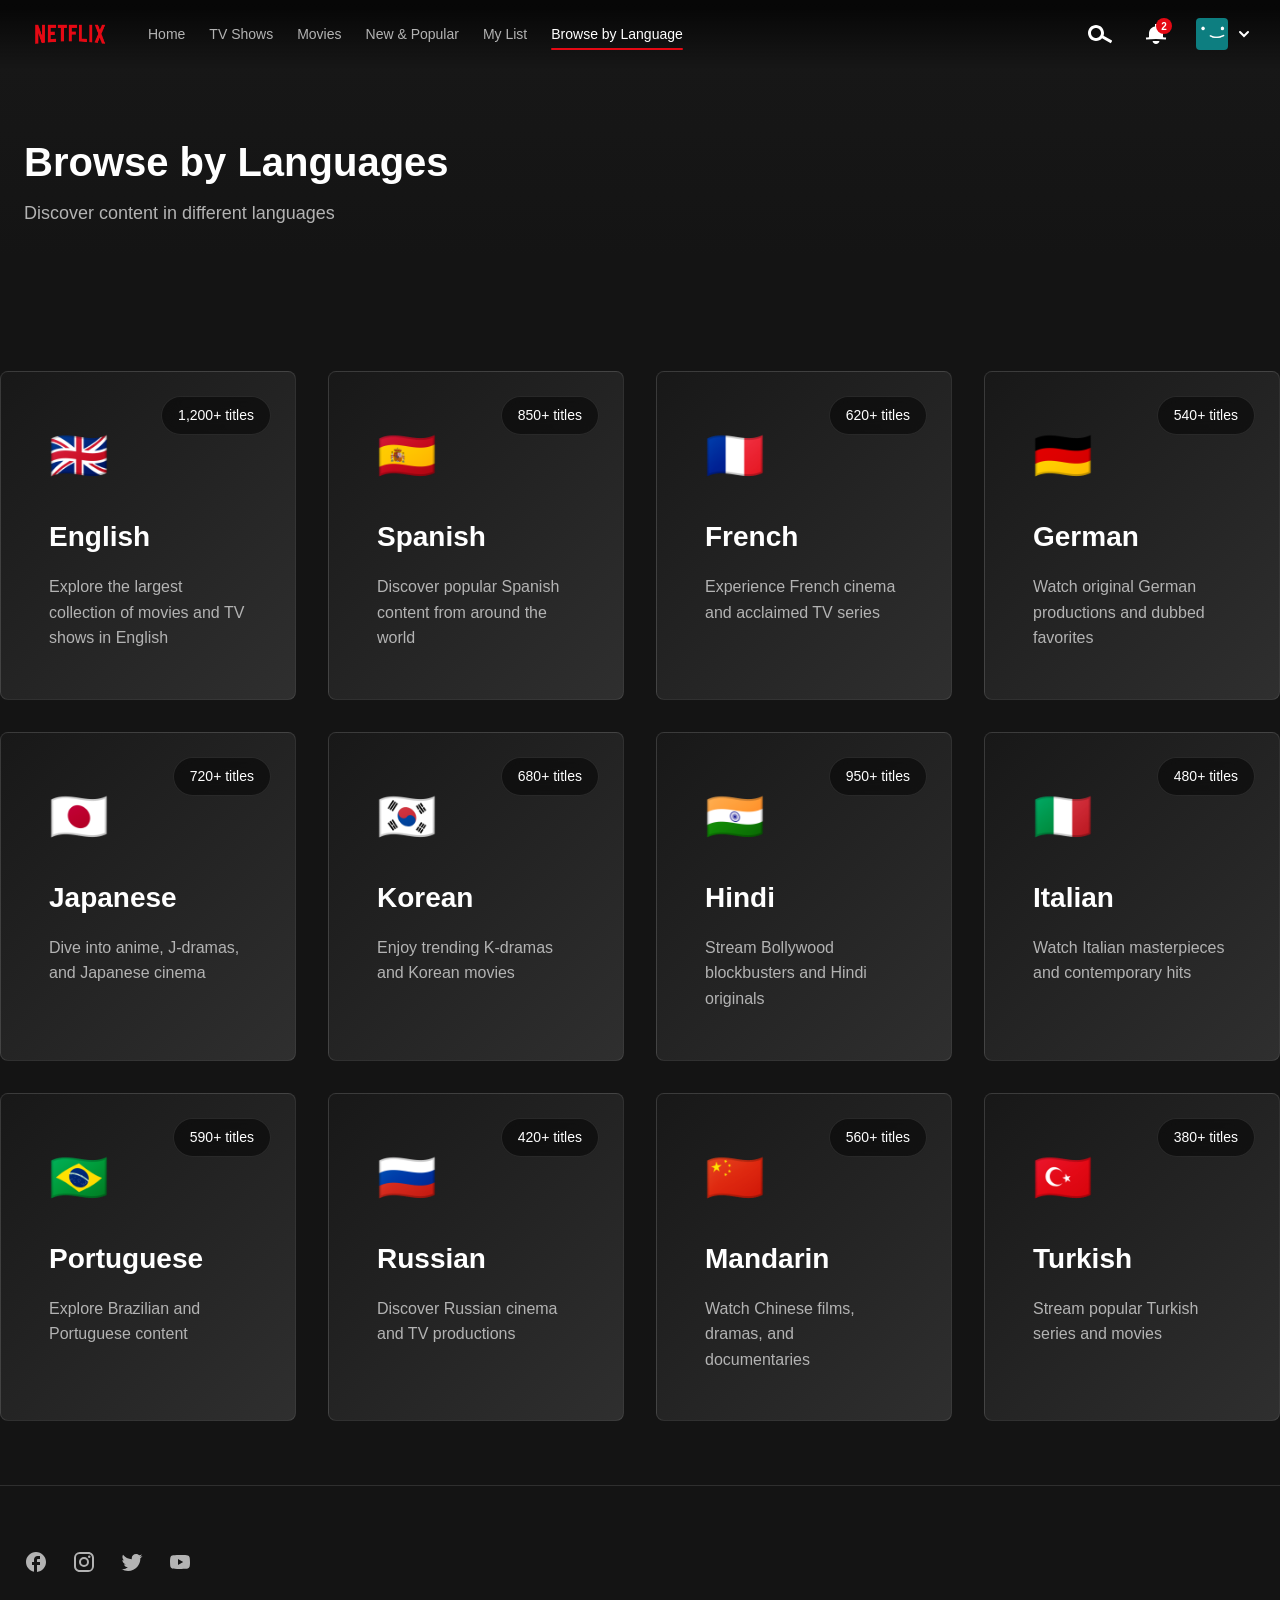
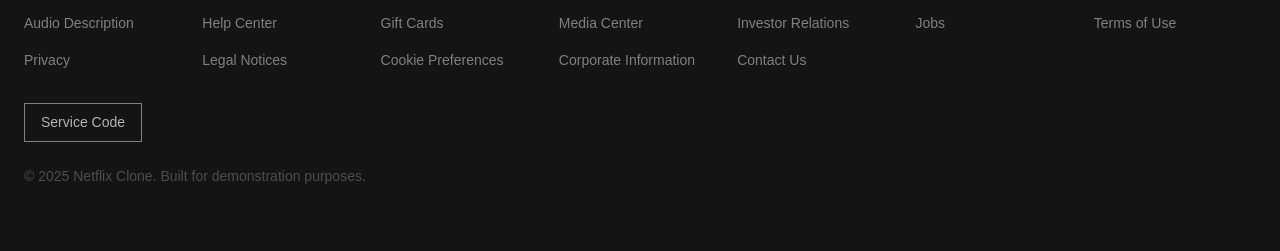
==== commit 9114fbfd: "chore(license): refresh copyright year in all relevant files" ====
--- a/pages/browse-languages.html
+++ b/pages/browse-languages.html
@@ -423,7 +423,7 @@
         </div>
         <button class="footer__service-code">Service Code</button>
         <p class="footer__copyright">
-          &copy; 2023 Netflix Clone. Built for demonstration purposes.
+          &copy; 2025 Netflix Clone. Built for demonstration purposes.
         </p>
       </div>
     </footer>
--- a/css/styles.css
+++ b/css/styles.css
@@ -5,7 +5,7 @@
  * @version     1.0.0
  * @author      Abdul Mujeeb
  * @license     MIT
- * @copyright   2023 Netflix Clone Demo. All rights reserved.
+ * @copyright   2025 Netflix Clone Demo. All rights reserved.
  *
  * Advanced CSS architecture with design tokens, BEM methodology,
  * and mobile-first responsive design. Built with accessibility
